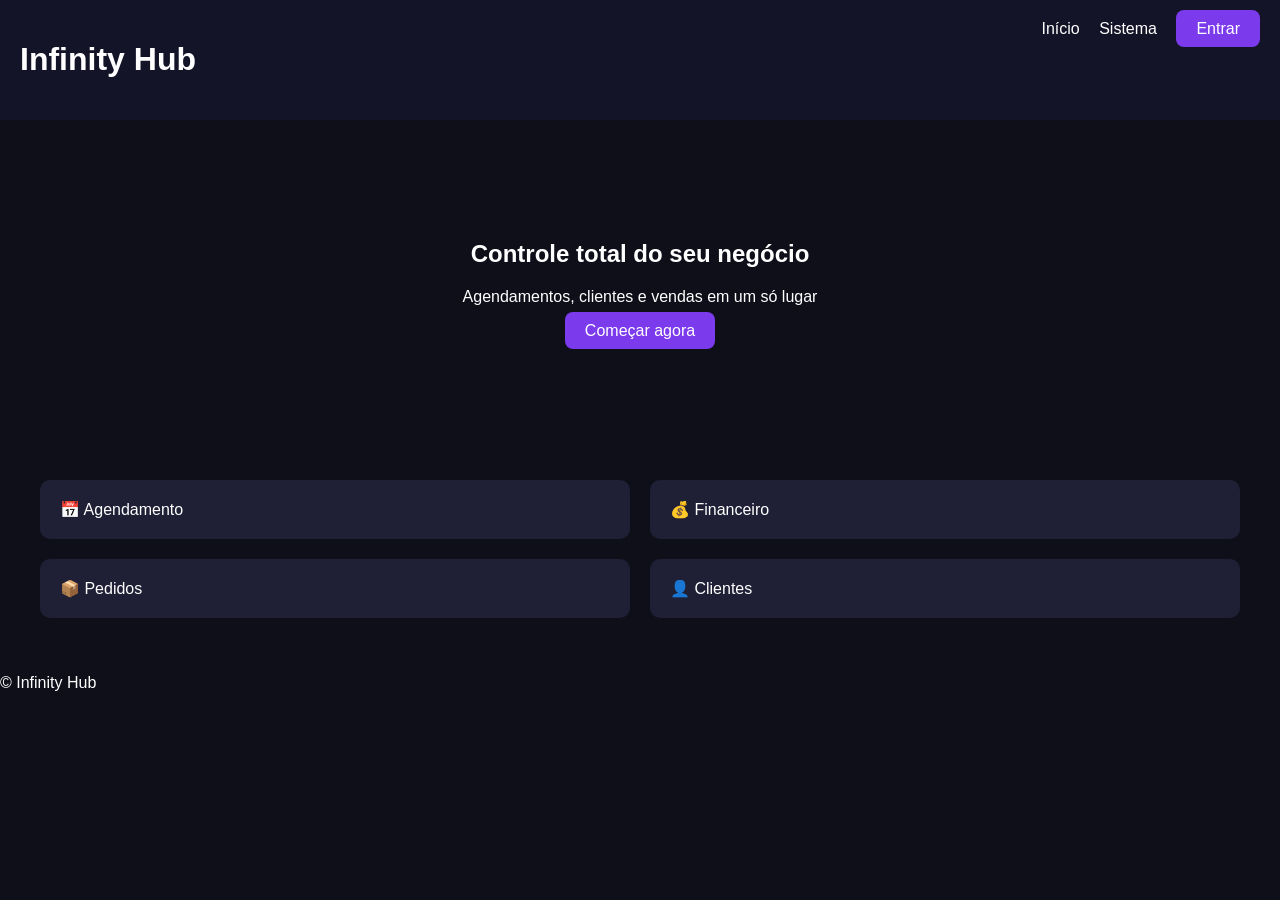
==== index.html @ 49cef611 "att" ====
<!DOCTYPE html>
<html lang="pt-br">
<head>
  <meta charset="UTF-8">
  <title>Infinity Hub</title>
  <link rel="stylesheet" href="css/style.css">
</head>

<body>

<header class="header">
  <h1>Infinity Hub</h1>
  <nav>
    <a href="#">Início</a>
    <a href="#">Sistema</a>
    <a href="login.html" class="btn">Entrar</a>
  </nav>
</header>

<section class="hero">
  <h2>Controle total do seu negócio</h2>
  <p>Agendamentos, clientes e vendas em um só lugar</p>
  <a href="login.html" class="btn">Começar agora</a>
</section>

<section class="features">
  <div class="card">📅 Agendamento</div>
  <div class="card">💰 Financeiro</div>
  <div class="card">📦 Pedidos</div>
  <div class="card">👤 Clientes</div>
</section>

<footer>
  <p>© Infinity Hub</p>
</footer>

</body>
</html>
---- css/style.css ----
body {
  margin: 0;
  font-family: Arial;
  background: #0f0f1a;
  color: white;
}

.header {
  display: flex;
  justify-content: space-between;
  padding: 20px;
  background: #141428;
}

.header a {
  color: white;
  margin-left: 15px;
  text-decoration: none;
}

.hero {
  text-align: center;
  padding: 100px 20px;
}

.btn {
  background: #7c3aed;
  padding: 10px 20px;
  border-radius: 8px;
  color: white;
  text-decoration: none;
}

.features {
  display: grid;
  grid-template-columns: repeat(2, 1fr);
  gap: 20px;
  padding: 40px;
}

.card {
  background: #1f1f35;
  padding: 20px;
  border-radius: 10px;
}
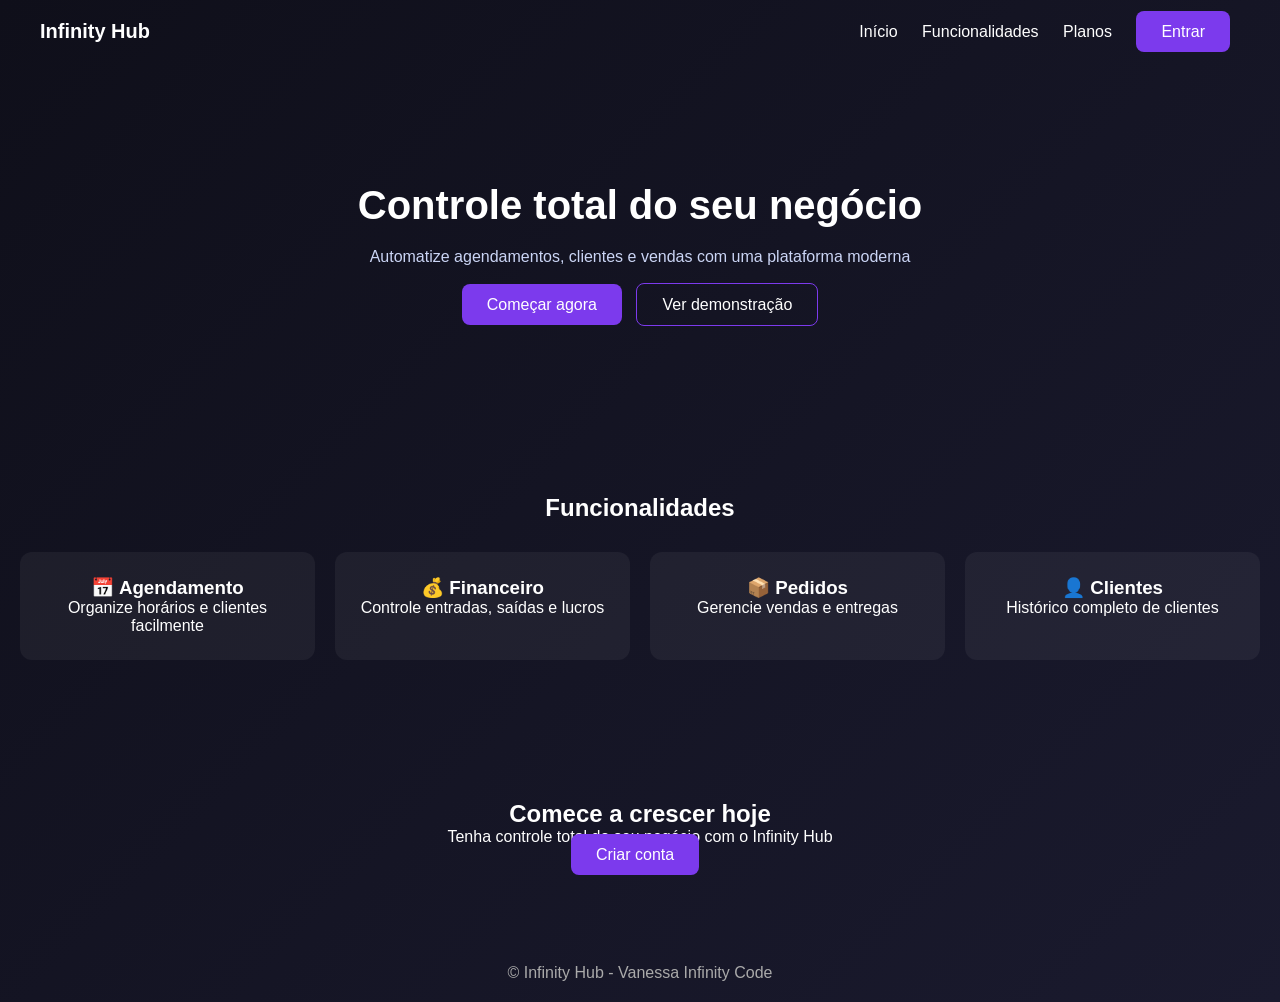
==== commit 9217b305: "att" ====
--- a/index.html
+++ b/index.html
@@ -9,29 +9,62 @@
 <body>
 
 <header class="header">
-  <h1>Infinity Hub</h1>
+  <div class="logo">Infinity Hub</div>
+
   <nav>
     <a href="#">Início</a>
-    <a href="#">Sistema</a>
+    <a href="#">Funcionalidades</a>
+    <a href="#">Planos</a>
     <a href="login.html" class="btn">Entrar</a>
   </nav>
 </header>
 
 <section class="hero">
-  <h2>Controle total do seu negócio</h2>
-  <p>Agendamentos, clientes e vendas em um só lugar</p>
-  <a href="login.html" class="btn">Começar agora</a>
+  <div class="hero-content">
+    <h1>Controle total do seu negócio</h1>
+    <p>Automatize agendamentos, clientes e vendas com uma plataforma moderna</p>
+    
+    <div class="hero-buttons">
+      <a href="login.html" class="btn">Começar agora</a>
+      <a href="#" class="btn-outline">Ver demonstração</a>
+    </div>
+  </div>
 </section>
 
 <section class="features">
-  <div class="card">📅 Agendamento</div>
-  <div class="card">💰 Financeiro</div>
-  <div class="card">📦 Pedidos</div>
-  <div class="card">👤 Clientes</div>
+  <h2>Funcionalidades</h2>
+
+  <div class="grid">
+    <div class="card">
+      <h3>📅 Agendamento</h3>
+      <p>Organize horários e clientes facilmente</p>
+    </div>
+
+    <div class="card">
+      <h3>💰 Financeiro</h3>
+      <p>Controle entradas, saídas e lucros</p>
+    </div>
+
+    <div class="card">
+      <h3>📦 Pedidos</h3>
+      <p>Gerencie vendas e entregas</p>
+    </div>
+
+    <div class="card">
+      <h3>👤 Clientes</h3>
+      <p>Histórico completo de clientes</p>
+    </div>
+  </div>
+</section>
+
+<section class="cta">
+  <h2>Comece a crescer hoje</h2>
+  <p>Tenha controle total do seu negócio com o Infinity Hub</p>
+  <a href="login.html" class="btn">Criar conta</a>
 </section>
 
 <footer>
-  <p>© Infinity Hub</p>
+  <p>© Infinity Hub - Vanessa Infinity Code</p>
 </footer>
 
 </body>
--- a/css/style.css
+++ b/css/style.css
@@ -1,45 +1,108 @@
+* {
+  margin: 0;
+  padding: 0;
+  box-sizing: border-box;
+  font-family: Arial;
+}
+
 body {
-  margin: 0;
-  font-family: Arial;
-  background: #0f0f1a;
+  background: linear-gradient(135deg, #0f0f1a, #1a1a2e);
   color: white;
 }
 
+/* HEADER */
 .header {
   display: flex;
   justify-content: space-between;
-  padding: 20px;
-  background: #141428;
+  padding: 20px 40px;
+  align-items: center;
 }
 
-.header a {
-  color: white;
-  margin-left: 15px;
-  text-decoration: none;
+.logo {
+  font-size: 20px;
+  font-weight: bold;
 }
 
-.hero {
-  text-align: center;
-  padding: 100px 20px;
+.header nav a {
+  margin-left: 20px;
+  text-decoration: none;
+  color: white;
 }
 
+/* HERO */
+.hero {
+  padding: 120px 20px;
+  text-align: center;
+}
+
+.hero h1 {
+  font-size: 40px;
+  margin-bottom: 20px;
+}
+
+.hero p {
+  color: #cbd5f5;
+  margin-bottom: 30px;
+}
+
+/* BOTÕES */
 .btn {
   background: #7c3aed;
-  padding: 10px 20px;
+  padding: 12px 25px;
+  border-radius: 8px;
+  color: white;
+  text-decoration: none;
+  margin-right: 10px;
+}
+
+.btn:hover {
+  background: #6d28d9;
+}
+
+.btn-outline {
+  border: 1px solid #7c3aed;
+  padding: 12px 25px;
   border-radius: 8px;
   color: white;
   text-decoration: none;
 }
 
+/* FEATURES */
 .features {
+  padding: 60px 20px;
+  text-align: center;
+}
+
+.features h2 {
+  margin-bottom: 30px;
+}
+
+.grid {
   display: grid;
-  grid-template-columns: repeat(2, 1fr);
+  grid-template-columns: repeat(auto-fit, minmax(220px, 1fr));
   gap: 20px;
-  padding: 40px;
 }
 
 .card {
-  background: #1f1f35;
+  background: rgba(255,255,255,0.05);
+  padding: 25px;
+  border-radius: 12px;
+  transition: 0.3s;
+}
+
+.card:hover {
+  transform: translateY(-5px);
+}
+
+/* CTA */
+.cta {
+  text-align: center;
+  padding: 80px 20px;
+}
+
+/* FOOTER */
+footer {
+  text-align: center;
   padding: 20px;
-  border-radius: 10px;
+  color: #aaa;
 }
